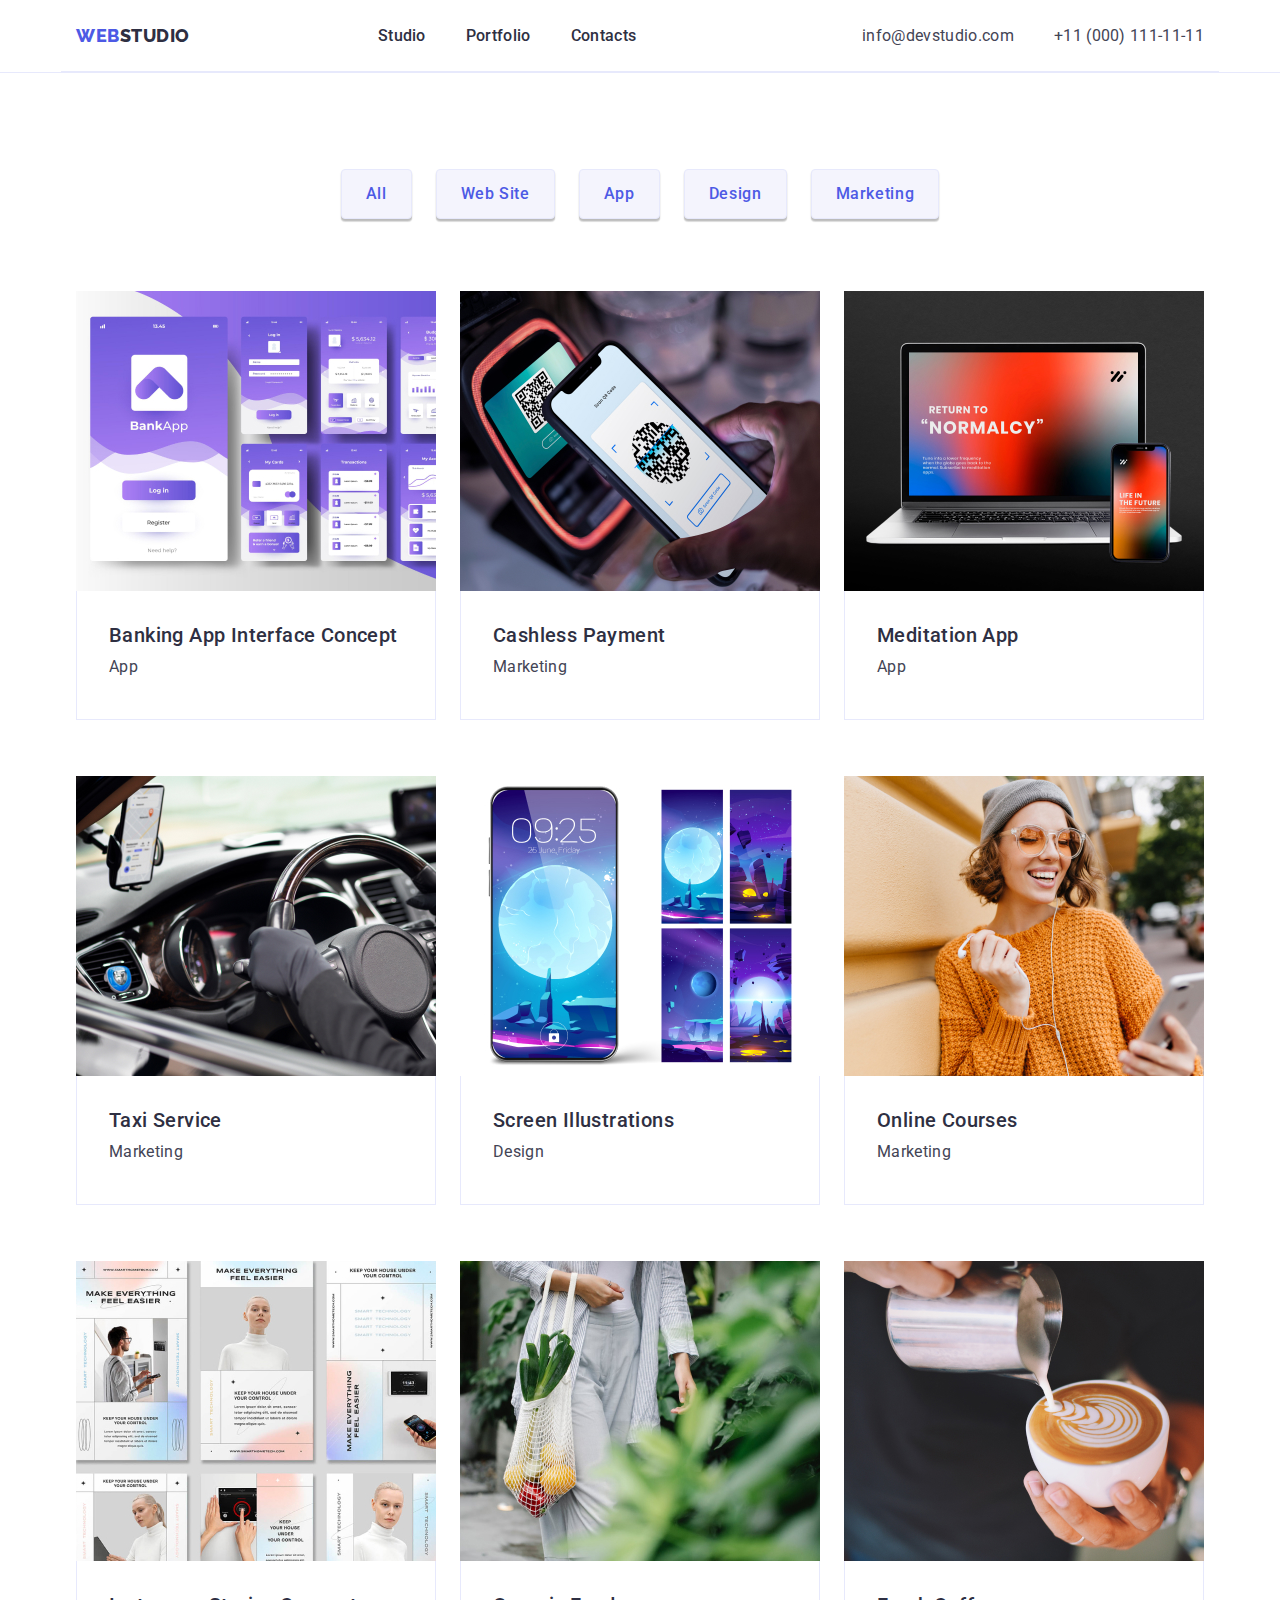
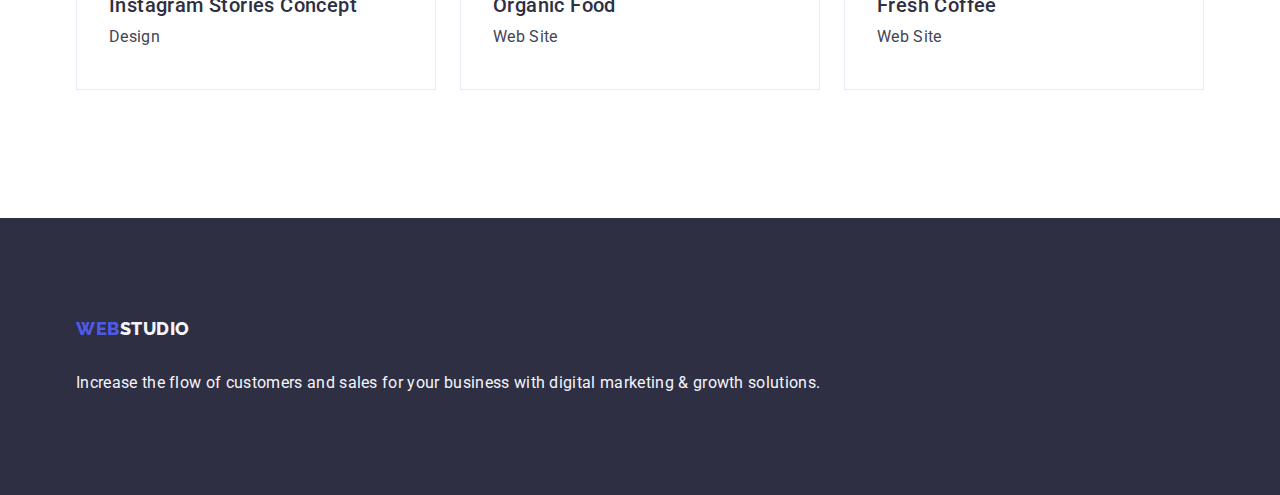
==== portfolio.html @ aec5879b "Initial commit" ====
<!DOCTYPE html>
<html lang="en">
  <head>
    <meta charset="UTF-8" />
    <meta name="viewport" content="width=device-width, initial-scale=1.0" />
    <title>Portfolio</title>
    <link rel="preconnect" href="https://fonts.googleapis.com" />
    <link rel="preconnect" href="https://fonts.gstatic.com" crossorigin />
    <link
      href="https://fonts.googleapis.com/css2?family=Raleway:wght@800&family=Roboto:wght@400;500;700;900&display=swap"
      rel="stylesheet"
    />
    <link
      rel="stylesheet"
      href="https://cdnjs.cloudflare.com/ajax/libs/modern-normalize/2.0.0/modern-normalize.min.css"
      integrity="sha512-4xo8blKMVCiXpTaLzQSLSw3KFOVPWhm/TRtuPVc4WG6kUgjH6J03IBuG7JZPkcWMxJ5huwaBpOpnwYElP/m6wg=="
      crossorigin="anonymous"
      referrerpolicy="no-referrer"
    />
    <link rel="stylesheet" href="./css/styles.css" />
  </head>
  <body>
    <!-- Header -->
    <header class="header-container">
      <div class="parent container">
        <!-- Navigation Bar -->
        <nav class="nav-container">
          <a class="title-web-name link" href="./index.html"
            >Web<span class="title-studio-name">Studio</span></a
          >
          <ul class="list nav-list-items">
            <li>
              <a class="nav-link link" href="./index.html">Studio</a>
            </li>
            <li>
              <a class="nav-link link" href="./portfolio.html">Portfolio</a>
            </li>
            <li><a class="nav-link link" href="">Contacts</a></li>
          </ul>
        </nav>
        <!-- Contact info -->
        <address class="address-header">
          <ul class="list nav-list-items-address">
            <li>
              <a class="list-contact link" href="mailto:info@devstudio.com"
                >info@devstudio.com</a
              >
            </li>
            <li>
              <a class="list-contact link" href="tel:+110001111111"
                >+11 (000) 111-11-11</a
              >
            </li>
          </ul>
        </address>
      </div>
    </header>
    <!-- Main content -->

    <main>
      <section class="projects">
        <div class="container">
          <h1 class="visually-hidden">DA</h1>
          <!-- Navigation Button -->
          <ul class="list navigation-gab-button">
            <li>
              <button class="navigation-button" type="button">All</button>
            </li>
            <li>
              <button class="navigation-button" type="button">Web Site</button>
            </li>
            <li>
              <button class="navigation-button" type="button">App</button>
            </li>
            <li>
              <button class="navigation-button" type="button">Design</button>
            </li>
            <li>
              <button class="navigation-button" type="button">Marketing</button>
            </li>
          </ul>
          <!-- Section 1 -->
          <ul class="list first-list-pictures">
            <li class="box-shadow-pictutes">
              <a class="link images" href="">
                <img
                  class="images-what-we-make"
                  src="./images/bankapp.jpg"
                  width="360"
                  height="300"
                  alt="BankApp"
                />
                <div class="images-container">
                  <h2 class="images-title title-styling-images">
                    Banking App Interface Concept
                  </h2>
                  <p class="title-images-profesion title-styling-images">App</p>
                </div>
              </a>
            </li>
            <li class="box-shadow-pictutes">
              <a class="link images" href="">
                <img
                  class="images-what-we-make"
                  src="./images/pos-qr-code-phone.jpg"
                  width="360"
                  height="300"
                  alt="QR code on phone"
                />
                <div class="images-container">
                  <h2 class="images-title title-styling-images">
                    Cashless Payment
                  </h2>
                  <p class="title-images-profesion title-styling-images">
                    Marketing
                  </p>
                </div>
              </a>
            </li>
            <li class="box-shadow-pictutes">
              <a class="link images" href="">
                <img
                  class="images-what-we-make"
                  src="./images/lapton-phone.jpg"
                  width="360"
                  height="300"
                  alt="One Laptop sync whit phone"
                />
                <div class="images-container">
                  <h2 class="images-title title-styling-images">
                    Meditation App
                  </h2>
                  <p class="title-images-profesion title-styling-images">App</p>
                </div>
              </a>
            </li>
            <!-- Section 2 -->
            <li class="box-shadow-pictutes">
              <a class="link images" href="">
                <img
                  class="images-what-we-make"
                  src="./images/Taxi-service.jpg"
                  width="360"
                  height="300"
                  alt="Taxi Service"
                />
                <div class="images-container">
                  <h2 class="images-title title-styling-images">
                    Taxi Service
                  </h2>
                  <p class="title-images-profesion title-styling-images">
                    Marketing
                  </p>
                </div>
              </a>
            </li>
            <li class="box-shadow-pictutes">
              <a class="link images" href="">
                <img
                  class="images-what-we-make"
                  src="./images/screen-illustration.jpg"
                  width="360"
                  height="300"
                  alt="screen illustration"
                />
                <div class="images-container">
                  <h2 class="images-title title-styling-images">
                    Screen Illustrations
                  </h2>
                  <p class="title-images-profesion title-styling-images">
                    Design
                  </p>
                </div>
              </a>
            </li>
            <li class="box-shadow-pictutes">
              <a class="link images" href="">
                <img
                  class="images-what-we-make"
                  src="./images/online-courses.jpg"
                  width="360"
                  height="300"
                  alt="online courses"
                />
                <div class="images-container">
                  <h2 class="images-title title-styling-images">
                    Online Courses
                  </h2>
                  <p class="title-images-profesion title-styling-images">
                    Marketing
                  </p>
                </div>
              </a>
            </li>
            <!-- Section 3 -->
            <li class="box-shadow-pictutes">
              <a class="link images" href="">
                <img
                  class="images-what-we-make"
                  src="./images/instagram-stories-concept.jpg"
                  width="360"
                  height="300"
                  alt="instagram stories concept"
                />
                <div class="images-container">
                  <h2 class="images-title title-styling-images">
                    Instagram Stories Concept
                  </h2>
                  <p class="title-images-profesion title-styling-images">
                    Design
                  </p>
                </div>
              </a>
            </li>
            <li class="box-shadow-pictutes">
              <a class="link images" href="">
                <img
                  class="images-what-we-make"
                  src="./images/organic-food.jpg"
                  width="360"
                  height="300"
                  alt="organic food"
                />
                <div class="images-container">
                  <h2 class="images-title title-styling-images">
                    Organic Food
                  </h2>
                  <p class="title-images-profesion title-styling-images">
                    Web Site
                  </p>
                </div>
              </a>
            </li>
            <li class="box-shadow-pictutes">
              <a class="link images" href="">
                <img
                  class="images-what-we-make"
                  src="./images/fresh-coffee.jpg"
                  width="360"
                  height="300"
                  alt="fresh coffee"
                />
                <div class="images-container">
                  <h2 class="images-title title-styling-images">
                    Fresh Coffee
                  </h2>
                  <p class="title-images-profesion title-styling-images">
                    Web Site
                  </p>
                </div>
              </a>
            </li>
          </ul>
        </div>
      </section>
    </main>
    <!-- Footer -->
    <footer class="footer-color">
      <div class="container">
        <a class="title-web-name-footer link" href="./index.html"
          >Web<span class="title-studio-name-footer">Studio</span></a
        >
        <p class="footer-paragraf">
          Increase the flow of customers and sales for your business with
          digital marketing & growth solutions.
        </p>
        <address hidden></address>
      </div>
    </footer>
  </body>
</html>
---- css/styles.css ----
:root {
  --header-font-family: "Raleway", sans-serif;
  --font-family: "Roboto", sans-serif;
  --blue-color: #4d5ae5;
  --navy-blue-color: #2e2f42;
  --white-color: #ffffffff;
  --slate-color: #434455;
  --corn-flower: #e7e9fc;
  --cloud-color: #f4f4fd;
  --ocean-color: #404bbf;
}

/* Global style */

* {
  box-sizing: border-box;
  margin: 0;
  padding: 0;
}

body {
  font-family: var(--font-family);
  color: #434455;
  background-color: var(--white-color);
  margin: 0 auto;
}

img {
  display: block;
}

ul,
ol {
  list-style: none;
  margin: 0;
  padding-left: 0;
}

/* Classes */

.parent {
  display: flex;
  width: 1158px;
  padding: 25px 156px 25px 156px;
  border-bottom: 1px solid var(--corn-flower);
  background: var(--WHITE, #fff);
  height: 72px;
  flex-shrink: 0;
  justify-content: space-between;
  align-items: center;
}

.header-container {
  border-bottom: 1px solid #e7e9fc;
}

.nav-container {
  display: flex;
  align-items: center;
}

.nav-list-items {
  gap: 40px;
  margin-left: 36px;
}

.nav-list-items-address {
  gap: 40px;
  margin-left: 36px;
}

.address-header {
  font-style: normal;
  justify-content: space-between;
  display: flex;
  margin-left: 156px;
}

.link {
  text-decoration: none;
}

.title-web-name {
  color: var(--blue-color);
  font-family: "Raleway", sans-serif;
  font-size: 18px;
  font-style: normal;
  font-weight: 800;
  line-height: 1.17;
  letter-spacing: 0.54px;
  text-transform: uppercase;
  margin-right: 76px;
}

.title-studio-name {
  color: var(--navy-blue-color);
  font-family: "Raleway", sans-serif;
  font-size: 18px;
  font-weight: 800;
  line-height: 1.17;
  letter-spacing: 0.54px;
  text-transform: uppercase;
  margin-right: 76px;
}

.nav-link:hover,
.nav-link:focus {
  color: #404bbf;
}
.nav-link {
  color: var(--navy-blue-color);
  font-size: 16px;
  font-style: normal;
  font-weight: 500;
  line-height: 150%;
  letter-spacing: 0.32px;
  padding: 24px 0 24px 0;
}

.list {
  list-style: none;
  display: flex;
}

.list-contact:hover,
.list-contact:focus {
  color: var(--blue-color);
}

.list-contact {
  color: var(--adress-color);
  font-size: 16px;
  font-style: normal;
  font-weight: 400;
  line-height: 150%;
  letter-spacing: 0.32px;
  text-decoration: none;
  list-style: none;
}

.header-title {
  color: var(--white-color);
  text-align: center;
  font-size: 56px;
  font-style: normal;
  font-weight: 700;
  line-height: 107.143%;
  letter-spacing: 1.12px;
  max-width: 496px;
  margin: 0 auto;
}

.order-service-button:hover,
.order-service-button:focus {
  background-color: #404bbf;
}
.order-service-button {
  color: var(--white-color);
  font-family: "Roboto", sans-serif;
  display: block;
  font-size: 16px;
  font-style: normal;
  font-weight: 500;
  line-height: 150%;
  letter-spacing: 0.64px;
  cursor: pointer;
  background: var(--IRIS, #4d5ae5);
  padding: 16px 32px 16px 32px;
  height: 56px;
  border: none;
  min-width: 169px;
  margin: 48px auto;
  border-radius: 4px;
  box-shadow: 0px 4px 4px 0px rgba(0, 0, 0, 0.15);
}

.main-section {
  display: block;
  padding: 188px 0 188px;
  background: var(--navy-blue-color);
}

.section-two {
  display: block;
  padding: 120px 0 120px;
}

.list-our-us-content {
  gap: 24px;
}

.title-proposition-name {
  color: var(--navy-blue-color);
  font-size: 20px;
  font-style: normal;
  font-weight: 500;
  line-height: 120%;
  letter-spacing: 0.4px;
  margin-bottom: 8px;
  display: flex;
}

.list-element {
  width: calc((100% - 3 * 24px) / 4);
}

.our-team-section {
  background: var(--cloud-color);
  padding-top: 120px;
  padding-bottom: 120px;
}

.our-us {
  color: var(--slate-color);
  font-size: 16px;
  font-style: normal;
  font-weight: 400;
  line-height: 150%;
  letter-spacing: 0.32px;
}

.section-tree-photo {
  display: block;
  padding-right: 156px;
  padding-left: 156px;
  padding-bottom: 120px;
}

.what-are-we-doing-our-team {
  color: var(--navy-blue-color);
  text-align: center;
  font-size: 36px;
  font-style: normal;
  font-weight: 700;
  line-height: 111.111%;
  letter-spacing: 0.72px;
  text-transform: capitalize;
  margin-bottom: 72px;
}

.container-section-four {
  padding: 32px 0 32px;
}

.image-our-team-jobs-content {
  gap: 24px;
}

.images-we-doing {
  border: 1px solid var(--corn-flower);
}

.list-image-we-doing {
  flex-basis: calc((100% - 3 * 16px) / 3);
}

.our-team-section {
  padding: 120px 0 120px;
}

.box-shadow {
  border-radius: 0px 0px 4px 4px;
  background: var(--WHITE, #fff);
  box-shadow: 0px 2px 1px 0px rgba(46, 47, 66, 0.08),
    0px 1px 1px 0px rgba(46, 47, 66, 0.16),
    0px 1px 6px 0px rgba(46, 47, 66, 0.08);
  flex-direction: column;
  justify-content: center;
  width: calc((100% - 3 * 24px) / 4);
}

.list-out-team-section {
  gap: 24px;
}

.our-team-pictures {
  background-color: #ffffffff;
  flex-basis: calc((100% - 72px) / 4);
}

.our-team-names {
  display: flex;
  width: 232px;
  flex-direction: column;
  justify-content: center;
  text-align: center;
  gap: 8px;

  background-color: #ffffffff;
}

.title {
  background-color: #ffffffff;
}

.our-team-profesion {
  color: var(--slate-color);
  text-align: center;
  font-size: 16px;
  font-style: normal;
  font-weight: 400;
  line-height: 150%;
  letter-spacing: 0.32px;
  background-color: #ffffffff;
}

.footer-paragraf {
  color: var(--cloud-color);
  font-size: 16px;
  font-style: normal;
  font-weight: 400;
  line-height: 150%;
  letter-spacing: 0.32px;
}

.title-web-name-footer {
  color: var(--blue-color);
  font-family: "Raleway", sans-serif;
  font-size: 18px;
  font-style: normal;
  font-weight: 800;
  line-height: 1.17;
  letter-spacing: 0.54px;
  text-transform: uppercase;
  display: inline-block;
  margin-bottom: 16px;
}

.title-studio-name-footer {
  color: var(--cloud-color);
  font-family: "Raleway", sans-serif;
  font-size: 18px;
  font-weight: 800;
  line-height: 1.17;
  letter-spacing: 0.54px;
  text-transform: uppercase;
  display: inline-block;
  margin-bottom: 16px;
}

.footer-color {
  display: flex;
  padding: 100px 0 100px;
  background: var(--navy-blue-color);
  flex-direction: column;
  justify-content: center;
}

/* Portfolio page */

.projects {
  padding-top: 96px;
  padding-bottom: 120px;
}

.navigation-button:hover,
.navigation-button:focus {
  color: #ffffffff;
  background-color: var(--ocean-color);
  border: 1px solid transparent;
}
.navigation-button {
  color: var(--blue-color);
  font-size: 16px;
  font-weight: 500;
  line-height: 150%;
  letter-spacing: 0.64px;
  cursor: pointer;
  background-color: var(--cloud-color);
  font-family: "Roboto", sans-serif;
  display: flex;
  padding: 12px 24px;
  border: 1px solid var(--corn-flower);
  align-items: flex-start;
  border-radius: 4px;
  /* background: var(--OCEAN, #404bbf); */
  box-shadow: 0px 2px 2px 0px rgba(0, 0, 0, 0.12),
    0px 2px 1px 0px rgba(0, 0, 0, 0.08), 0px 3px 1px 0px rgba(0, 0, 0, 0.1);
}

.navigation-gab-button {
  display: flex;
  justify-content: center;
  gap: 24px;
  margin-bottom: 72px;
  flex-direction: row;
  padding: 0;
}

.container {
  width: 1158px;
  margin: 0 auto;
  padding: 0 15px;
}

.images {
  display: block;
  max-width: 100%;
}

.images-container {
  padding: 32px 16px;
  border: 1px solid #e7e9fc;
  border-top: none;
  margin-bottom: 8px;
}

.first-list-pictures {
  display: flex;
  flex-wrap: wrap;
  column-gap: 24px;
  row-gap: 48px;
  padding: 0;
  justify-content: center;
}

.box-shadow-pictutes {
  width: calc((100% - 48px) / 3);
  text-decoration: none;
}

.title-styling-images {
  display: flex;
  padding: 0px 16px;
  flex-direction: column;
  justify-content: center;
  align-items: flex-start;
  gap: 8px;
  align-self: stretch;
  margin-bottom: 8px;
}

.images-what-we-make {
  background: url(<path-to-image>),
    lightgray -25.026px 0px / 125% 100% no-repeat;
  max-width: 100%;
}

.images-title {
  color: var(--navy-blue-color);
  font-size: 20px;
  font-style: normal;
  font-weight: 500;
  line-height: 120%;
  letter-spacing: 0.4px;
}

.title-images-profesion {
  color: var(--slate-color);
  font-size: 16px;
  font-style: normal;
  font-weight: 400;
  line-height: 150%;
  letter-spacing: 0.32px;
}

.title-studio-name-footer {
  color: var(--cloud-color);
  font-family: "Raleway", sans-serif;
  font-size: 18px;
  font-style: normal;
  font-weight: 800;
  letter-spacing: 0.54px;
  text-transform: uppercase;
}

.title-web-name-footer {
  color: var(--blue-color);
  font-family: "Raleway", sans-serif;
  font-size: 18px;
  font-style: normal;
  font-weight: 800;
  line-height: 1.17;
  letter-spacing: 0.54px;
  text-transform: uppercase;
}

.title-studio-name-footer {
  color: var(--cloud-color);
  font-family: "Raleway", sans-serif;
  font-size: 18px;
  font-style: normal;
  font-weight: 800;
  line-height: 1.17;
  letter-spacing: 0.54px;
  text-transform: uppercase;
}

.footer-paragraf {
  color: var(--cloud-color);
  font-size: 16px;
  font-style: normal;
  font-weight: 400;
  line-height: 150%;
  letter-spacing: 0.32px;
}

.footer-color {
  background: var(--navy-blue-color);
}

.visually-hidden {
  position: absolute;
  width: 1px;
  height: 1px;
  margin: -1px;
  border: 0;
  padding: 0;
  white-space: nowrap;
  clip-path: inset(100%);
  clip: rect(0 0 0 0);
  overflow: hidden;
}
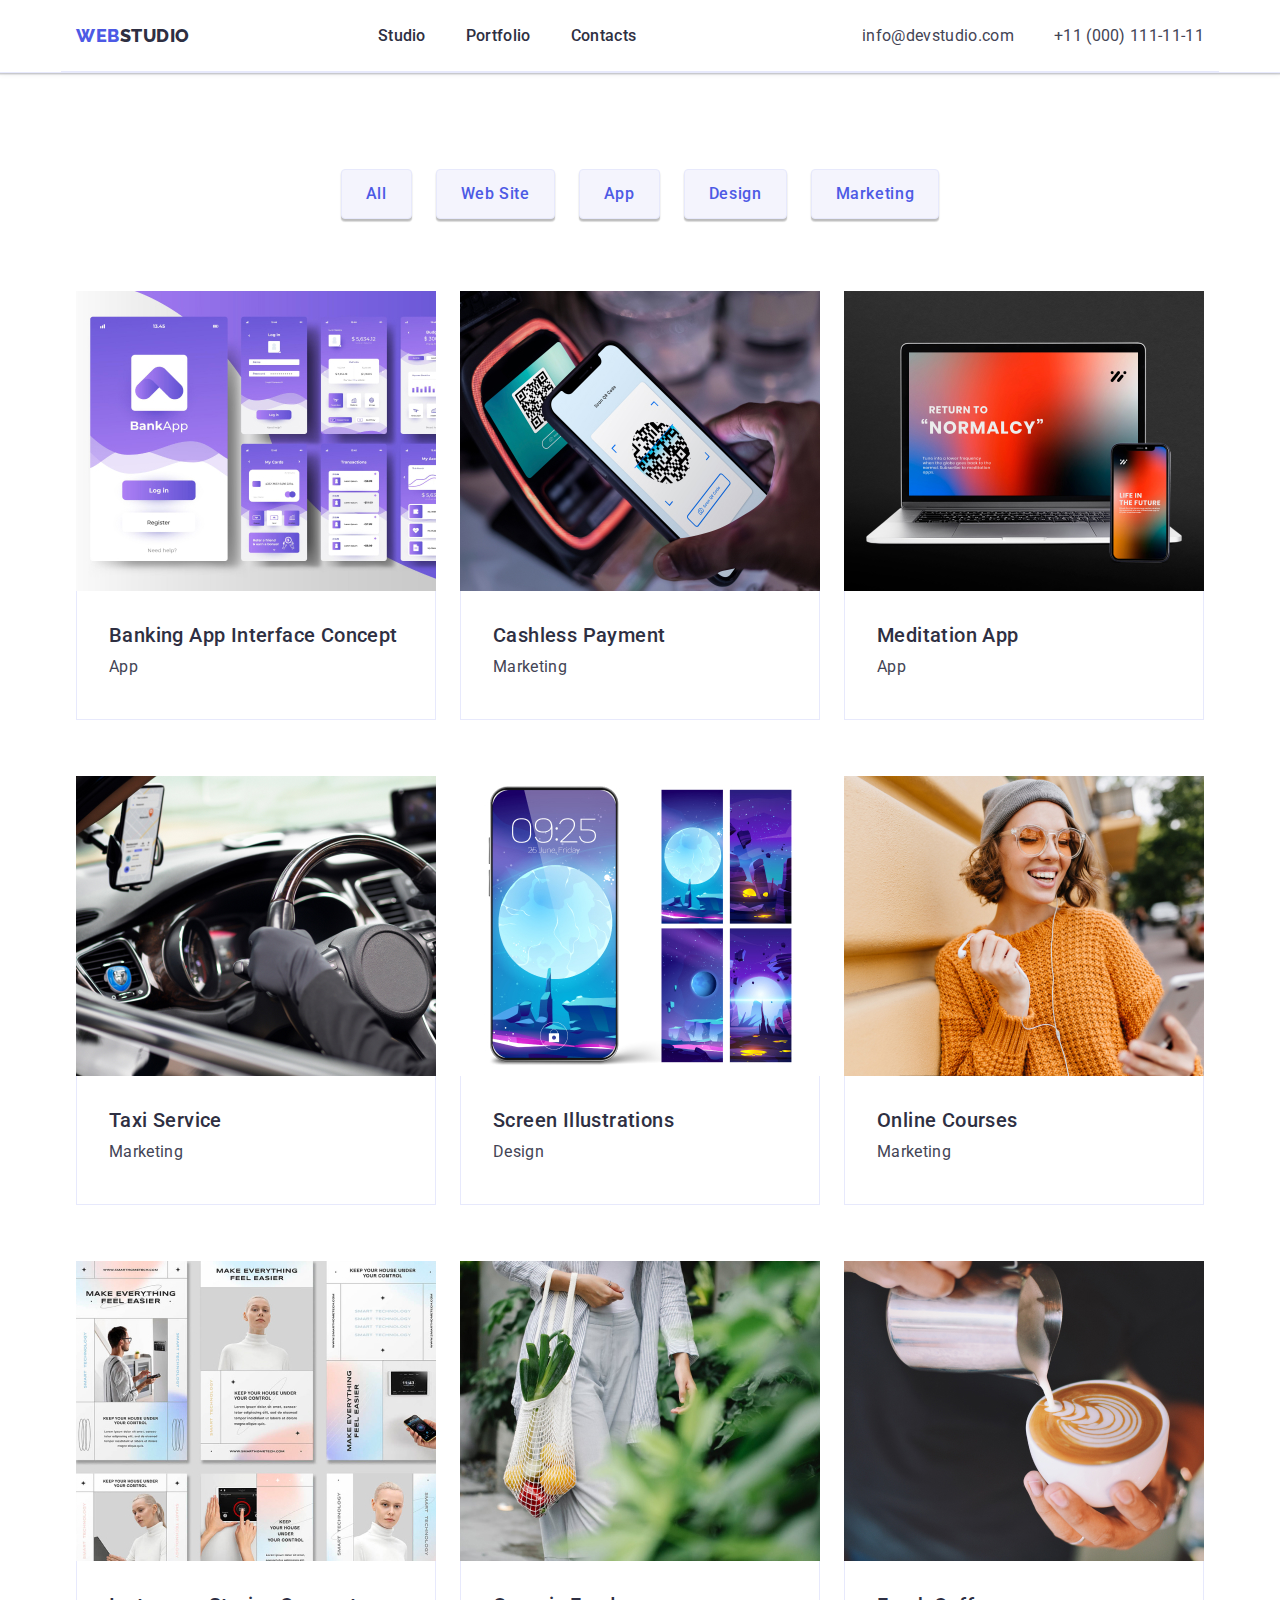
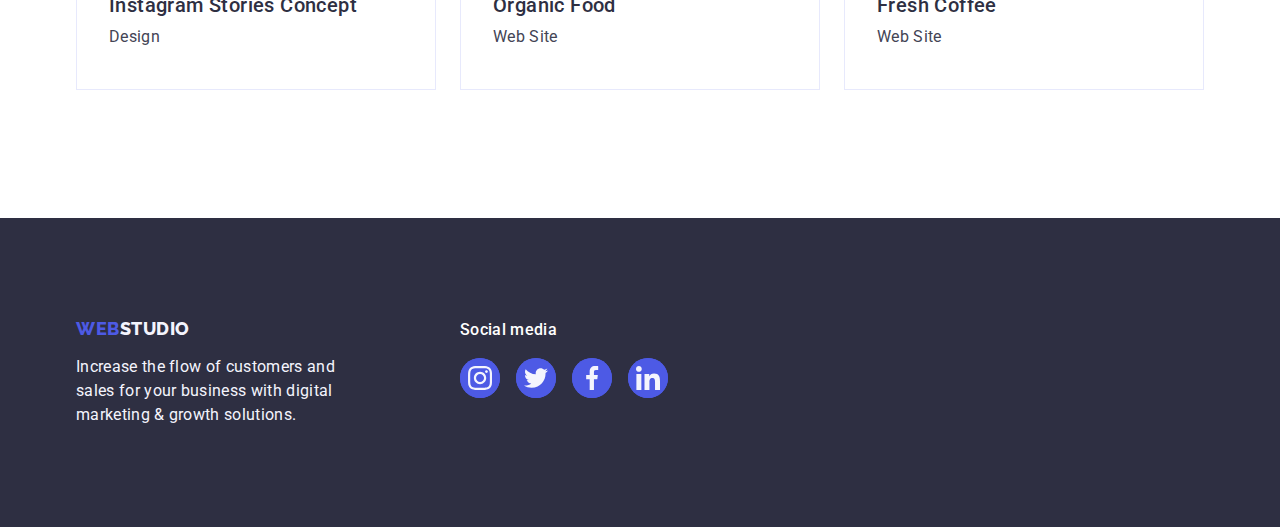
==== commit 55538ca4: "aoleu mor aici" ====
--- a/portfolio.html
+++ b/portfolio.html
@@ -256,15 +256,52 @@
     </main>
     <!-- Footer -->
     <footer class="footer-color">
-      <div class="container">
-        <a class="title-web-name-footer link" href="./index.html"
-          >Web<span class="title-studio-name-footer">Studio</span></a
-        >
-        <p class="footer-paragraf">
-          Increase the flow of customers and sales for your business with
-          digital marketing & growth solutions.
-        </p>
-        <address hidden></address>
+      <div class="footer-container">
+        <div class="title-footer-sec">
+          <a class="title-web-name-footer link" href="./index.html"
+            >Web<span class="title-studio-name-footer">Studio</span></a
+          >
+          <p class="footer-paragraf">
+            Increase the flow of customers and sales for your business with
+            digital marketing & growth solutions.
+          </p>
+        </div>
+        <div class="address-footer">
+          <p class="social-media-footer">Social media</p>
+          <ul class="social-media-footer-da">
+            <li class="blue-circle">
+              <a class="link-social-media-fotter" href="">
+                <svg class="icons-size-sociallinks" width="24" height="24">
+                  <use href="./images/icons.svg#instagram"></use>
+                </svg>
+              </a>
+            </li>
+            <li class="blue-circle">
+              <a class="link-social-media-fotter" href="">
+                <svg class="icons-size-sociallinks" width="24" height="24">
+                  <use href="./images/icons.svg#twitter"></use>
+                </svg>
+              </a>
+            </li>
+            <li class="blue-circle">
+              <a class="link-social-media-fotter" href="">
+                <svg class="icons-size-sociallinks" width="24" height="24">
+                  <use href="./images/icons.svg#facebook"></use>
+                </svg>
+              </a>
+            </li>
+            <li class="blue-circle">
+              <a class="link-social-media-fotter" href="">
+                <svg class="icons-size-sociallinks" width="24" height="24">
+                  <use
+                    class="blue-circle"
+                    href="./images/icons.svg#linkedin"
+                  ></use>
+                </svg>
+              </a>
+            </li>
+          </ul>
+        </div>
       </div>
     </footer>
   </body>
--- a/css/styles.css
+++ b/css/styles.css
@@ -52,6 +52,8 @@
 
 .header-container {
   border-bottom: 1px solid #e7e9fc;
+  box-shadow: 0px 2px 1px rgba(46, 47, 66, 0.08),
+    0px 1px 1px rgba(46, 47, 66, 0.16), 0px 1px 6px rgba(46, 47, 66, 0.08);
 }
 
 .nav-container {
@@ -177,7 +179,26 @@
 .main-section {
   display: block;
   padding: 188px 0 188px;
-  background: var(--navy-blue-color);
+  background-image: linear-gradient(
+      rgba(46, 47, 66, 0.7),
+      rgba(46, 47, 66, 0.7)
+    ),
+    url(../images/people-office.jpg);
+  background-repeat: no-repeat;
+  background-size: cover;
+  max-width: 1440px;
+  background-position: center;
+}
+
+.list-element > .svg-icons {
+  display: flex;
+  align-items: center;
+  justify-content: center;
+  gap: 24px;
+  height: 112px;
+  background-color: #f4f4fd;
+  border-radius: 4px;
+  margin-bottom: 8px;
 }
 
 .section-two {
@@ -197,7 +218,6 @@
   line-height: 120%;
   letter-spacing: 0.4px;
   margin-bottom: 8px;
-  display: flex;
 }
 
 .list-element {
@@ -221,8 +241,8 @@
 
 .section-tree-photo {
   display: block;
-  padding-right: 156px;
-  padding-left: 156px;
+  /* padding-right: 156px;
+  padding-left: 156px; */
   padding-bottom: 120px;
 }
 
@@ -236,10 +256,6 @@
   letter-spacing: 0.72px;
   text-transform: capitalize;
   margin-bottom: 72px;
-}
-
-.container-section-four {
-  padding: 32px 0 32px;
 }
 
 .image-our-team-jobs-content {
@@ -278,14 +294,16 @@
   flex-basis: calc((100% - 72px) / 4);
 }
 
+.container-section-four {
+  display: flex;
+  flex-direction: column;
+  justify-content: center;
+  text-align: center;
+  padding: 32px 0 32px;
+}
+
 .our-team-names {
-  display: flex;
-  width: 232px;
-  flex-direction: column;
-  justify-content: center;
-  text-align: center;
   gap: 8px;
-
   background-color: #ffffffff;
 }
 
@@ -304,6 +322,111 @@
   background-color: #ffffffff;
 }
 
+.link-social-media {
+  width: 100%;
+  height: 100%;
+  background-color: var(--blue-color);
+  border-radius: 50%;
+  display: flex;
+  align-items: center;
+  justify-content: center;
+}
+
+.link-social-media:hover,
+:focus {
+  background-color: #404bbf;
+  background-color: #404bbf;
+}
+
+.blue-circle {
+  width: 40px;
+  height: 40px;
+  background-color: var(--blue-color);
+  border-radius: 50%;
+  display: flex;
+  justify-content: center;
+  align-items: center;
+}
+
+.icons-size-sociallinks {
+  fill: #f4f4fd;
+}
+
+.social-media-parent {
+  display: flex;
+  justify-content: center;
+  gap: 24px;
+  margin-top: 8px;
+}
+
+.color {
+  background: #e7e9fc;
+}
+
+.icons-app {
+  color: var(--cloud-color);
+}
+
+.customers-title {
+  display: flex;
+  align-items: center;
+  justify-content: center;
+}
+.customers-section {
+  display: flex;
+  justify-content: center;
+  flex-direction: column;
+  align-items: center;
+  padding: 120px 0 120px;
+}
+
+.customers-title {
+  font-size: 36px;
+  font-style: normal;
+  font-weight: 700;
+  line-height: 111.111%;
+  letter-spacing: 0.72px;
+  text-transform: capitalize;
+  margin-bottom: 72px;
+  color: var(--navy-blue-color);
+}
+
+.custemers-child {
+  display: flex;
+  gap: 24px;
+}
+
+/* .logo-section:hover,
+.logo-section:focus {
+  border: 1px solid var(--ocean-color);
+} */
+
+.logo-section {
+  width: 168px;
+  height: 88px;
+  flex-shrink: 0;
+}
+
+.section-5-svg {
+  fill: currentColor;
+}
+
+.icons-size-bott:hover,
+:focus {
+  fill: var(--ocean-color);
+}
+
+.icons-size-bott {
+  width: 100%;
+  height: 100%;
+  fill: #8e8f99;
+  border-radius: 4px;
+  border: 1px solid #8e8f99;
+  display: flex;
+  align-items: center;
+  justify-content: center;
+}
+
 .footer-paragraf {
   color: var(--cloud-color);
   font-size: 16px;
@@ -311,6 +434,42 @@
   font-weight: 400;
   line-height: 150%;
   letter-spacing: 0.32px;
+  max-width: 264px;
+  margin-top: 16px;
+}
+
+.address-footer {
+}
+
+.test12 {
+  display: flex;
+}
+
+.social-media-footer-da {
+  width: 100%;
+  height: 100%;
+  color: var(--blue-color);
+  border-radius: 50%;
+  display: flex;
+  align-items: center;
+  justify-content: center;
+  gap: 16px;
+}
+
+.link-social-media-fotter {
+  width: 100%;
+  height: 100%;
+  background-color: var(--blue-color);
+  border-radius: 50%;
+  display: flex;
+  align-items: center;
+  justify-content: center;
+}
+
+.link-social-media-fotter:hover,
+:focus {
+  background-color: #31d0aa;
+  background-color: #31d0aa;
 }
 
 .title-web-name-footer {
@@ -323,7 +482,6 @@
   letter-spacing: 0.54px;
   text-transform: uppercase;
   display: inline-block;
-  margin-bottom: 16px;
 }
 
 .title-studio-name-footer {
@@ -335,15 +493,25 @@
   letter-spacing: 0.54px;
   text-transform: uppercase;
   display: inline-block;
-  margin-bottom: 16px;
 }
 
 .footer-color {
   display: flex;
   padding: 100px 0 100px;
   background: var(--navy-blue-color);
-  flex-direction: column;
-  justify-content: center;
+  flex-direction: row;
+  justify-content: center;
+}
+
+.social-media-footer {
+  font-family: Roboto;
+  font-size: 16px;
+  font-style: normal;
+  font-weight: 500;
+  line-height: 150%;
+  letter-spacing: 0.32px;
+  color: white;
+  margin-bottom: 16px;
 }
 
 /* Portfolio page */
@@ -486,17 +654,11 @@
   text-transform: uppercase;
 }
 
-.footer-paragraf {
-  color: var(--cloud-color);
-  font-size: 16px;
-  font-style: normal;
-  font-weight: 400;
-  line-height: 150%;
-  letter-spacing: 0.32px;
-}
-
 .footer-color {
   background: var(--navy-blue-color);
+  display: flex;
+  align-items: center;
+  flex-direction: row;
 }
 
 .visually-hidden {
@@ -511,3 +673,15 @@
   clip: rect(0 0 0 0);
   overflow: hidden;
 }
+
+.footer-container {
+  display: flex;
+  align-items: baseline;
+  width: 1158px;
+  margin: 0 auto;
+  padding: 0 15px;
+}
+
+.title-footer-sec {
+  margin-right: 120px;
+}
